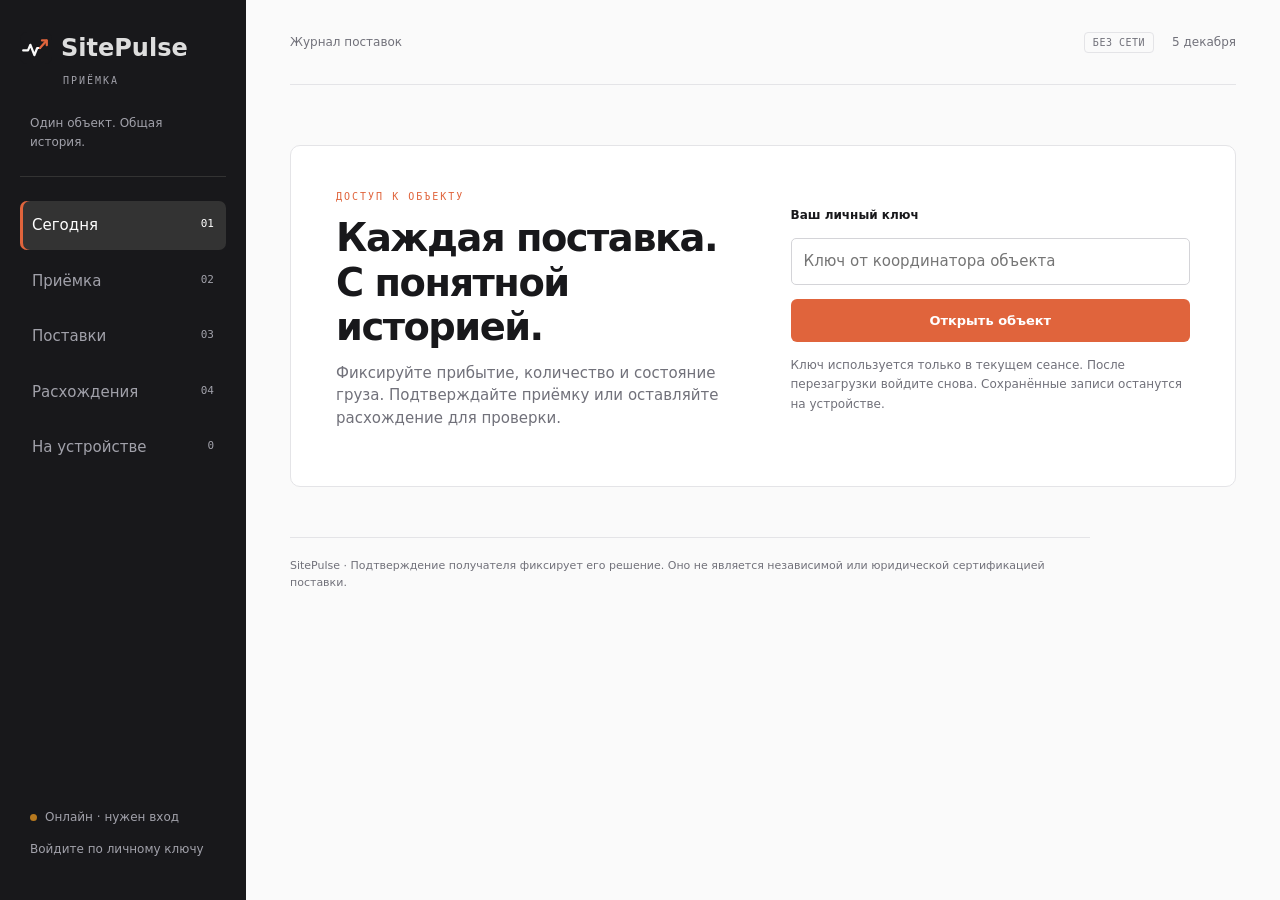
==== static/receiving.html @ 6ec046bc "feat: add scoped offline delivery receiving and gated extensions" ====
<!doctype html>
<html lang="ru">
<head>
  <meta charset="utf-8">
  <meta name="viewport" content="width=device-width, initial-scale=1">
  <meta name="theme-color" content="#18181b">
  <title>SitePulse · Приёмка поставок</title>
  <link rel="icon" href="/static/design/mark.svg" type="image/svg+xml">
  <link rel="stylesheet" href="/static/design/tokens.css">
  <link rel="stylesheet" href="/static/receiving.css">
  <script src="/static/receiving.js" defer></script>
</head>
<body>
  <aside class="rail">
    <a class="brand" href="/receive"><img src="/static/design/mark.svg" alt="" width="32" height="32">SitePulse<span>ПРИЁМКА</span></a>
    <div class="site-label" id="site-name">Один объект. Общая история.</div>
    <nav aria-label="Основная навигация">
      <button class="nav active" data-view="today">Сегодня <span>01</span></button>
      <button class="nav" data-view="capture">Приёмка <span>02</span></button>
      <button class="nav" data-view="receipts">Поставки <span>03</span></button>
      <button class="nav" data-view="exceptions">Расхождения <span>04</span></button>
      <button class="nav" data-view="queue">На устройстве <span id="queue-count">0</span></button>
      <button class="nav" data-view="documents" id="documents-nav" hidden>Документы <span>05</span></button>
      <button class="nav" data-view="slots" id="slots-nav" hidden>Окна и ресурсы <span>06</span></button>
    </nav>
    <div class="rail-footer"><span class="live-dot" id="connection-dot"></span><span id="connection">Проверяем соединение</span><p id="actor-label">Войдите по личному ключу</p><button id="sign-out" class="text-button" hidden>Выйти</button></div>
  </aside>
  <main>
    <header class="topbar"><span>Журнал поставок</span><div><span class="badge" id="mode-badge">Загрузка</span><span id="today-date"></span></div></header>
    <div id="message" role="status" aria-live="polite" hidden></div>
    <section id="login-panel" class="card login">
      <div><p class="eyebrow">ДОСТУП К ОБЪЕКТУ</p><h1>Каждая поставка.<br>С понятной историей.</h1><p class="muted">Фиксируйте прибытие, количество и состояние груза. Подтверждайте приёмку или оставляйте расхождение для проверки.</p></div>
      <form id="login-form"><label for="credential">Ваш личный ключ</label><input id="credential" type="password" autocomplete="off" required placeholder="Ключ от координатора объекта"><button class="primary" type="submit">Открыть объект</button><p class="hint">Ключ используется только в текущем сеансе. После перезагрузки войдите снова. Сохранённые записи останутся на устройстве.</p></form>
    </section>
    <section id="view-today" class="view" hidden>
      <div class="page-heading"><div><p class="eyebrow">ОБЪЕКТ / ПРИЁМКА</p><h1>Поставки под контролем.</h1><p class="muted">Что ожидается, что принято и где нужна ваша проверка.</p></div><button class="primary" data-go="capture">＋ Зафиксировать прибытие</button></div>
      <div class="stats" id="stats"></div>
      <div class="section-heading"><h2>Ожидаемые поставки</h2><button id="refresh" class="secondary">Обновить</button></div>
      <div id="plan-list" class="card"></div>
      <details class="card" id="notifications-panel" hidden><summary>Уведомления и история поставщиков</summary><div id="notification-list"></div><div id="supplier-history"></div></details>
      <details id="plan-editor" class="card"><summary>Добавить план поставки</summary>
        <form id="plan-form" class="form-grid">
          <label>Номер поставки<input name="reference" required maxlength="80" placeholder="ТТН-1042"></label>
          <label>Поставщик<input name="supplier" required maxlength="160" placeholder="Название поставщика"></label>
          <label>Плановая дата<input name="promised_date" type="date" required></label>
          <label>Источник<select name="provenance"><option value="SIM">SIM · учебная запись</option><option value="REAL">REAL · рабочая поставка</option></select></label>
          <div class="wide"><div id="plan-lines" class="line-editor"></div><button type="button" id="add-plan-line" class="secondary">＋ Материал</button></div>
          <button class="primary" type="submit">Создать план</button>
        </form>
      </details>
    </section>
    <section id="view-capture" class="view" hidden>
      <div class="page-heading"><div><p class="eyebrow">НА ВОРОТАХ</p><h1 id="capture-title">Зафиксировать прибытие</h1><p class="muted">Сначала сохраните факты. Подтверждение приёмки — отдельное действие.</p></div></div>
      <form id="capture-form" class="card form-grid">
        <label class="wide">План поставки<select id="capture-plan"><option value="">Не найден / вне плана</option></select></label>
        <div class="wide scan-row"><label>Номер или код QR<input id="capture-ref" required maxlength="80" placeholder="Номер ТТН или поставки"></label><button type="button" id="scan-qr" class="secondary">Сканировать QR</button><button type="button" id="stop-qr" class="secondary" hidden>Остановить камеру</button></div>
        <video id="qr-video" playsinline muted hidden aria-label="Камера для QR"></video>
        <label>Время прибытия на устройстве<input id="observed-at" type="datetime-local" required></label>
        <label>Как получено время<select id="time-source"><option value="device">Часы устройства</option><option value="manual">Введено со слов / вручную</option><option value="gate">Показание ворот</option></select></label>
        <label>Источник<select id="capture-provenance"><option value="SIM">SIM · учебная запись</option><option value="REAL">REAL · рабочая поставка</option></select></label>
        <label>Состояние<select id="condition"><option value="ok">Без замечаний</option><option value="damaged">Есть повреждение</option><option value="uncertain">Нужна проверка</option></select></label>
        <div class="wide"><h3>Фактически прибыло</h3><div id="capture-lines" class="line-editor"></div><button type="button" id="add-capture-line" class="secondary">＋ Материал</button></div>
        <label class="wide">Фото груза или весовой талон<input id="evidence-files" type="file" accept="image/jpeg,image/png,application/pdf" multiple><span class="hint">JPEG, PNG или PDF · до 5 МБ каждый · до 6 файлов. При отсутствии камеры выберите готовый файл. Без файла запись сохранится с отметкой о неполноте.</span></label>
        <div class="wide location-row"><button type="button" id="get-location" class="secondary">Добавить геопозицию</button><span id="location-status" class="muted">Не получена — запись всё равно можно сохранить</span></div>
        <label class="wide">Номера документов<input id="document-refs" maxlength="1000" placeholder="ТТН, СНТ, ЭСФ — через запятую"></label>
        <label class="wide">Примечание<textarea id="capture-note" rows="3" maxlength="2000" placeholder="Недостача, повреждение или другие наблюдения"></textarea></label>
        <label class="wide" id="correction-reason-label" hidden>Причина исправления<input id="correction-reason" maxlength="1000"></label>
        <div class="wide form-actions"><button class="primary" type="submit">Сохранить на устройстве</button><span class="hint">Затем отправьте запись и подтвердите приёмку. Интернет для локального сохранения не нужен.</span></div>
      </form>
    </section>
    <section id="view-receipts" class="view" hidden><div class="page-heading"><div><p class="eyebrow">ИСТОРИЯ</p><h1>Поставки</h1><p class="muted">Подтверждения, документы и изменения в одной записи.</p></div></div><div id="receipt-list" class="card"></div><button id="load-more" class="secondary" hidden>Показать ещё</button></section>
    <section id="view-exceptions" class="view" hidden><div class="page-heading"><div><p class="eyebrow">ТРЕБУЕТ ВНИМАНИЯ</p><h1>Расхождения</h1><p class="muted">Неполные и спорные записи. Причина и ответственность требуют проверки.</p></div></div><div id="exception-list" class="card"></div></section>
    <section id="view-queue" class="view" hidden><div class="page-heading"><div><p class="eyebrow">ЛОКАЛЬНЫЕ ЗАПИСИ</p><h1>На этом устройстве</h1><p class="muted">Не закрывайте доступ к устройству, пока записи не отправлены. Хранилище браузера не заменяет резервную копию.</p></div><button id="sync-all" class="primary">Отправить записи</button></div><div id="queue-list" class="card"></div><div class="form-actions"><button id="export-drafts" class="secondary">Скачать резервную копию черновиков</button><label class="secondary import-label">Восстановить черновики<input id="import-drafts" type="file" accept="application/json" hidden></label></div></section>
    <section id="view-detail" class="view" hidden><button class="text-button" data-go="receipts">← Все поставки</button><div id="receipt-detail"></div></section>
    <section id="view-slots" class="view" hidden>
      <div class="page-heading"><div><p class="eyebrow">ПЛАНИРОВАНИЕ НА ОБЪЕКТЕ</p><h1>Окна и ресурсы</h1><p class="muted">Заявка становится бронью после решения координатора. Пересекающиеся брони одного ресурса отклоняются.</p></div></div>
      <div id="slot-list" class="card"></div>
      <details class="card" id="slot-editor"><summary>Запросить окно</summary><form id="slot-form" class="form-grid"><label>Физический ресурс<select name="resource_id" id="slot-resource" required></select></label><label>Поставка<select name="plan_id" id="slot-plan"><option value="">Без привязки</option></select></label><label>Начало на устройстве<input name="start_at" type="datetime-local" required></label><label>Конец на устройстве<input name="end_at" type="datetime-local" required></label><button class="primary">Отправить заявку</button></form></details>
      <details class="card" id="resource-editor"><summary>Зарегистрировать физический ресурс</summary><form id="resource-form" class="form-grid"><label>Название / инвентарный номер<input name="name" required maxlength="100" placeholder="Кран К-01"></label><label>Тип<select name="kind"><option value="crane">Кран</option><option value="gate">Ворота</option><option value="bay">Зона разгрузки</option></select></label><button class="primary">Добавить ресурс</button></form></details>
    </section>
    <section id="view-documents" class="view" hidden><div class="page-heading"><div><p class="eyebrow">СВЕРКА ПО СОГЛАСОВАННОМУ ПИЛОТУ</p><h1>Документы</h1><p class="muted">Сопоставление с принятым количеством. Подтверждение в учётной системе остаётся отдельным действием.</p></div></div><div id="document-list" class="card"></div><details class="card"><summary>Добавить документ для сверки</summary><form id="document-form" class="form-grid"><label>Поставка<select name="plan_id" id="document-plan" required></select></label><label>Тип<select name="kind"><option>TTN</option><option>SNT</option><option>ESF</option><option value="invoice">Счёт</option><option value="other">Другой</option></select></label><label>Номер<input name="number" required maxlength="120"></label><label>Отправитель<input name="issuer" required maxlength="160"></label><label>Дата документа<input name="issued_on" type="date" required></label><div class="wide"><div id="document-lines" class="line-editor"></div><button id="add-document-line" class="secondary" type="button">＋ Строка</button></div><button class="primary" type="submit">Сохранить документ</button></form></details></section>
    <footer class="page-footer">SitePulse · Подтверждение получателя фиксирует его решение. Оно не является независимой или юридической сертификацией поставки.</footer>
  </main>
</body>
</html>
---- static/design/tokens.css ----
/* SitePulse design tokens — the single source for colour, type, radius and the
   claim-badge vocabulary. Both UIs load this file: the HTML console links it
   (light theme); the Streamlit dashboard inlines it with the dark block
   promoted to :root (see dashboard/app.py::_design_tokens). Rules: DESIGN.md. */

/* Use installed fonts/system fallbacks: receiving must work offline without external calls. */

:root {
  /* Neutrals — one Zinc ramp, no warm/cool mixing */
  --sp-bg: #FAFAFA;
  --sp-surface: #FFFFFF;
  --sp-surface-2: #F4F4F5;
  --sp-border: #E4E4E7;
  --sp-border-strong: #D4D4D8;
  --sp-text: #18181B;
  --sp-text-2: #52525B;
  --sp-text-3: #71717A;
  --sp-chrome: #18181B;          /* sidebar / navigation rail */
  --sp-chrome-text: #D4D4D8;
  --sp-chrome-muted: #A1A1AA;

  /* The one accent: Signal Orange (construction safety orange, 73% saturation) */
  --sp-accent: #E0643C;
  --sp-accent-soft: rgba(224, 100, 60, 0.12);
  --sp-on-accent: #FFFFFF;

  /* Status — risk bands and claim badges only, never decoration */
  --sp-ok: #2F855A;
  --sp-warn: #B7791F;
  --sp-risk: #C53030;
  --sp-info: #2B6CB0;

  /* Type */
  --sp-font-sans: 'Geist', ui-sans-serif, system-ui, -apple-system, 'Segoe UI', sans-serif;
  --sp-font-mono: 'Geist Mono', ui-monospace, 'SFMono-Regular', Menlo, monospace;

  /* Shape & elevation — shadows tinted to the Zinc ramp, never pure black */
  --sp-radius: 10px;
  --sp-radius-sm: 6px;
  --sp-shadow: 0 8px 24px rgba(9, 9, 11, 0.06);
  --sp-shadow-lg: 0 20px 40px rgba(9, 9, 11, 0.18);

  /* Motion — CSS stand-in for a spring (stiffness 100, damping 20): quick start,
     soft settle, no overshoot. Animate transform/opacity only. */
  --sp-ease: cubic-bezier(0.22, 1, 0.36, 1);
  --sp-dur: 160ms;
  --sp-dur-reveal: 420ms;
  --sp-stagger: 60ms;
}

:root[data-theme="dark"] {
  --sp-bg: #09090B;
  --sp-surface: #18181B;
  --sp-surface-2: #27272A;
  --sp-border: #27272A;
  --sp-border-strong: #3F3F46;
  --sp-text: #FAFAFA;
  --sp-text-2: #A1A1AA;
  --sp-text-3: #71717A;
  --sp-chrome: #111113;
  --sp-chrome-text: #D4D4D8;
  --sp-chrome-muted: #A1A1AA;

  --sp-accent: #E0643C;
  --sp-accent-soft: rgba(224, 100, 60, 0.16);
  --sp-on-accent: #FFFFFF;

  --sp-ok: #4FB387;
  --sp-warn: #D69E2E;
  --sp-risk: #E26D6D;
  --sp-info: #63A4E0;

  --sp-shadow: 0 8px 24px rgba(9, 9, 11, 0.40);
  --sp-shadow-lg: 0 20px 40px rgba(9, 9, 11, 0.60);
}

/* ─── Claim badges: every number on screen says what backs it ─── */
.sp-badge,
.badge-guarantee,
.badge-estimate {
  display: inline-block !important;
  padding: 2px 7px !important;
  border-radius: 4px !important;
  border: 1px solid currentColor !important;
  font-family: var(--sp-font-mono) !important;
  font-size: 0.65rem !important;
  font-weight: 600 !important;
  letter-spacing: 0.06em !important;
  text-transform: uppercase !important;
  white-space: nowrap;
}
/* Correctness invariant — a tested property of the code */
.sp-badge--invariant, .badge-guarantee {
  color: var(--sp-info) !important;
  background: color-mix(in srgb, var(--sp-info) 12%, transparent) !important;
}
/* Estimate — statistical or assumption-based; not measured on a real site */
.sp-badge--estimate, .badge-estimate {
  color: var(--sp-warn) !important;
  background: color-mix(in srgb, var(--sp-warn) 12%, transparent) !important;
}
/* Synthetic data — a count or result on the demo dataset */
.sp-badge--synthetic {
  color: var(--sp-text-3) !important;
  background: transparent !important;
  border-style: dashed !important;
}
/* Sanity check — a guard-rail number that keeps estimates honest */
.sp-badge--check {
  color: var(--sp-ok) !important;
  background: color-mix(in srgb, var(--sp-ok) 12%, transparent) !important;
}
/* Operating input — a value the user typed in */
.sp-badge--input {
  color: var(--sp-text-2) !important;
  background: var(--sp-surface-2) !important;
}

/* ─── Motion ─── */
@keyframes sp-rise {
  from { opacity: 0; transform: translateY(6px); }
  to   { opacity: 1; transform: none; }
}
@keyframes sp-shimmer {
  from { background-position: 200% 0; }
  to   { background-position: -200% 0; }
}

/* Cascade reveal: children of a row enter one after another when a view mounts. */
.sp-cascade > * { animation: sp-rise var(--sp-dur-reveal) var(--sp-ease) both; }
.sp-cascade > :nth-child(2) { animation-delay: calc(var(--sp-stagger) * 1); }
.sp-cascade > :nth-child(3) { animation-delay: calc(var(--sp-stagger) * 2); }
.sp-cascade > :nth-child(4) { animation-delay: calc(var(--sp-stagger) * 3); }
.sp-cascade > :nth-child(5) { animation-delay: calc(var(--sp-stagger) * 4); }
.sp-cascade > :nth-child(n+6) { animation-delay: calc(var(--sp-stagger) * 5); }

/* Skeleton: a value that is still loading keeps its footprint and shimmers. */
.sp-skeleton {
  display: inline-block;
  min-width: 7ch;
  color: transparent !important;
  border-radius: 4px;
  background: linear-gradient(90deg, var(--sp-surface-2) 25%, var(--sp-border) 50%, var(--sp-surface-2) 75%);
  background-size: 200% 100%;
  animation: sp-shimmer 1.4s ease-in-out infinite;
}

/* Tactile press on every button. */
button:active, .btn-accent:active, .btn-outline:active, .stButton > button:active {
  transform: translateY(1px);
}

@media (prefers-reduced-motion: reduce) {
  *, *::before, *::after {
    animation-duration: 0.01ms !important;
    animation-iteration-count: 1 !important;
    animation-delay: 0ms !important;
    transition-duration: 0.01ms !important;
    scroll-behavior: auto !important;
  }
}
---- static/receiving.css ----
*{box-sizing:border-box}body{margin:0;background:var(--sp-bg);color:var(--sp-text);font:15px/1.5 var(--sp-font-sans)}button,input,select,textarea{font:inherit}button,a,input,select,textarea,summary{outline-offset:4px}button{cursor:pointer}button:disabled{opacity:.55;cursor:wait}button{border:0}a{color:inherit}h1,h2,h3,p{margin-top:0}h1{font-size:clamp(28px,3vw,42px);font-weight:600;line-height:1.16;letter-spacing:-1.5px;margin-bottom:12px}h2{font-size:20px;font-weight:600;margin:0}h3{font-size:16px}p{margin-bottom:12px}[hidden]{display:none!important}.rail{position:fixed;inset:0 auto 0 0;width:246px;background:var(--sp-chrome);color:#ddd;padding:30px 20px;display:flex;flex-direction:column}.brand{font-size:24px;font-weight:650;text-decoration:none;display:flex;align-items:center;gap:9px;flex-wrap:wrap}.brand span{font:10px var(--sp-font-mono);letter-spacing:2px;width:100%;margin:0 0 0 43px;color:#a1a1aa}.site-label{font-size:12px;color:#a1a1aa;line-height:1.6;padding:28px 10px 24px;border-bottom:1px solid #333;margin-bottom:24px}.rail nav{display:grid;gap:7px}.nav{display:flex;justify-content:space-between;padding:13px 12px;text-align:left;background:transparent;color:#a1a1aa;border-radius:7px}.nav span{font:11px var(--sp-font-mono);padding-top:3px}.nav.active{background:#333;color:white;box-shadow:inset 3px 0 var(--sp-accent)}.nav:hover{background:#292929}.rail-footer{margin-top:auto;font-size:12px;padding:24px 10px 0;color:#a1a1aa}.rail-footer p{margin-top:14px}.live-dot{display:inline-block;background:var(--sp-ok);height:7px;width:7px;border-radius:50%;margin-right:8px}.offline{background:var(--sp-warn)}main{margin-left:246px;padding:0 44px;max-width:1680px}.topbar{display:flex;justify-content:space-between;align-items:center;height:85px;border-bottom:1px solid var(--sp-border);color:var(--sp-text-3);font-size:12px;margin-bottom:34px}.topbar>div{display:flex;gap:18px;align-items:center}.badge{border:1px solid var(--sp-border);padding:4px 8px;border-radius:4px;font:10px var(--sp-font-mono);display:inline-block;letter-spacing:.5px}.badge.ok{color:var(--sp-ok);background:#f0faf4}.badge.warn{color:#8a5a09;background:#fff9eb}.badge.risk{color:var(--sp-risk);background:#fff4f4}.badge.sim{color:var(--sp-info);background:#f0f6ff}.eyebrow{font:10px var(--sp-font-mono);letter-spacing:2px;color:var(--sp-accent);margin-bottom:14px}.muted,.hint{color:var(--sp-text-3)}.hint{font-size:12px;line-height:1.6;font-weight:400}.page-heading{display:flex;align-items:center;justify-content:space-between;gap:25px;margin:40px 0 30px}.page-heading p{max-width:660px}.primary,.secondary{padding:12px 18px;border-radius:6px;white-space:nowrap;font-weight:550;font-size:13px}.primary{background:var(--sp-accent);color:white}.primary:hover{background:#c9532d}.secondary{background:white;border:1px solid var(--sp-border);color:var(--sp-text-2)}.secondary:hover{background:var(--sp-surface-2)}.text-button{background:none;color:inherit;text-align:left;text-decoration:underline;padding:8px 0;font-size:12px}.card{background:white;border:1px solid var(--sp-border);border-radius:10px;margin:18px 0;padding:25px}.login{display:grid;grid-template-columns:1fr 1fr;gap:55px;padding:45px;margin-top:60px}.login form{display:flex;flex-direction:column;gap:14px;justify-content:center}.stats{display:grid;grid-template-columns:repeat(4,1fr);gap:16px;margin:30px 0 38px}.stat{padding:24px;background:white;border:1px solid var(--sp-border);border-radius:8px}.stat strong{display:block;font-size:34px;font-weight:550;letter-spacing:-1px;margin-top:12px}.stat span{font-size:12px;color:var(--sp-text-3)}.stat small{display:block;font-size:11px;color:var(--sp-text-3);margin-top:6px}.section-heading{display:flex;justify-content:space-between;align-items:center}.form-grid{display:grid;grid-template-columns:1fr 1fr;gap:22px;max-width:1000px}label{display:flex;flex-direction:column;gap:7px;font-size:12px;font-weight:550}input,select,textarea{width:100%;background:white;color:var(--sp-text);border:1px solid var(--sp-border-strong);border-radius:5px;padding:11px 12px;min-height:44px}input:focus,select:focus,textarea:focus{outline:2px solid var(--sp-accent)}textarea{resize:vertical}input[type=file]{padding:10px;background:#fafafa}.wide{grid-column:1/-1}.form-actions{display:flex;align-items:center;gap:18px;flex-wrap:wrap}.form-actions .hint{max-width:500px}.line-row{display:grid;grid-template-columns:65px 1fr 130px 90px 40px;gap:10px;margin-bottom:12px;align-items:end}.line-row label{font-size:11px}.remove-line{height:44px;border-radius:5px;background:#f4f4f5;color:#555}.scan-row{display:flex;align-items:end;gap:10px}.scan-row label{flex:1}.location-row{display:flex;align-items:center;gap:16px;font-size:12px}.table-wrap{overflow:auto}table{border-collapse:collapse;width:100%;text-align:left;font-size:13px}th{color:var(--sp-text-3);font-weight:500;font-size:11px;padding:12px 14px;border-bottom:1px solid var(--sp-border);white-space:nowrap}td{padding:18px 14px;border-bottom:1px solid #f0f0f1;vertical-align:middle}tr:last-child td{border-bottom:0}td strong{display:block;font-weight:550}td small{display:block;color:var(--sp-text-3);font-size:11px;margin-top:4px}.row-button{color:var(--sp-accent);background:none;padding:8px;font-size:12px}.empty{padding:35px 18px;text-align:center;color:var(--sp-text-3)}.empty strong{display:block;color:var(--sp-text-2);margin-bottom:7px;font-weight:500}summary{cursor:pointer;font-weight:550;padding:4px 0}details[open] summary{margin-bottom:24px}#message{position:sticky;top:12px;z-index:10;padding:15px 20px;background:#edf6f0;border:1px solid #bee0ca;border-radius:7px;box-shadow:var(--sp-shadow);font-size:13px}#message.error{background:#fff2ef;border-color:#ecc0b4}#qr-video{width:100%;max-height:300px;grid-column:1/-1;background:#18181b;border-radius:6px}.queue-row{display:grid;grid-template-columns:1fr auto;gap:14px;padding:18px 0;border-bottom:1px solid var(--sp-border)}.queue-row:last-child{border:0}.queue-row p{font-size:12px;margin:8px 0}.queue-actions{display:flex;align-items:center;gap:12px}.detail-grid{display:grid;grid-template-columns:1.7fr 1fr;gap:24px}.timeline{padding-left:18px;border-left:2px solid var(--sp-border)}.timeline p{font-size:12px;color:var(--sp-text-2)}.timeline strong{color:var(--sp-text);display:block}.file-row{display:flex;align-items:center;justify-content:space-between;gap:10px;font-size:12px;padding:10px 0}.notice{background:var(--sp-surface-2);padding:14px;border-radius:6px;font-size:12px;color:var(--sp-text-2)}.decision-form{display:grid;gap:14px}.decision-line{display:grid;grid-template-columns:1fr 110px;align-items:center;gap:20px;font-size:12px}.page-footer{margin:50px 0 24px;padding-top:20px;border-top:1px solid var(--sp-border);font-size:11px;color:var(--sp-text-3);max-width:800px}.import-label{cursor:pointer}.detail-actions{display:flex;gap:10px;flex-wrap:wrap}.revision-card{border-top:1px solid var(--sp-border);padding:18px 0}.grant-form{display:grid;gap:12px}.grant-secret{word-break:break-all;font:12px var(--sp-font-mono);background:#fff8eb;padding:15px}.danger{color:var(--sp-risk)}
@media(max-width:1100px){main{padding:0 25px}.rail{width:210px}main{margin-left:210px}.stats{gap:10px}.stat{padding:18px}.detail-grid{grid-template-columns:1fr}.page-heading{align-items:flex-start}.login{gap:25px;padding:28px}.line-row{grid-template-columns:55px 1fr 100px 75px 35px}}
@media(max-width:760px){.rail{position:static;width:100%;padding:18px}.brand{font-size:21px}.brand span{width:auto;margin:0 0 0 12px}.site-label{padding:14px 0 0;margin:0;border:0}.rail nav{display:flex;overflow-x:auto;gap:5px;margin-top:18px}.nav{min-width:max-content;gap:16px;padding:10px}.nav span{display:none}.rail-footer{padding:12px 0 0;display:flex;align-items:center;gap:6px}.rail-footer p{margin:0 0 0 auto}.rail-footer .text-button{margin-left:10px}main{margin-left:0;padding:0 18px}.topbar{height:64px;margin-bottom:20px}.topbar>div{gap:8px}#today-date{display:none}.page-heading{display:block;margin:28px 0 20px}.page-heading>.primary{margin-top:8px}.stats{grid-template-columns:1fr 1fr;margin:24px 0}.stat strong{font-size:28px}.login{grid-template-columns:1fr;margin-top:24px;padding:25px;gap:20px}.card{padding:18px}.form-grid{grid-template-columns:1fr;gap:18px}.wide{grid-column:auto}.line-row{grid-template-columns:45px 1fr 70px 60px 30px;gap:5px}.line-row input{padding:8px 5px;font-size:13px}.scan-row{flex-wrap:wrap}.scan-row label{min-width:100%}.location-row{flex-wrap:wrap}td,th{padding:12px 8px}table{min-width:510px}.queue-row{grid-template-columns:1fr}.queue-actions{justify-content:flex-start}.page-footer{margin-top:32px}.form-actions .primary{width:100%}}
@media print{.rail,.topbar,.page-footer,#message,button,.decision-form,.grant-form{display:none!important}main{margin:0;padding:0}.view:not(#view-detail){display:none!important}#view-detail{display:block!important}.card{break-inside:avoid;border:1px solid #ddd;box-shadow:none}.detail-grid{display:block}body{background:white;font-size:11px}h1{font-size:24px}.badge{color:#222!important}}

/* Grid children must shrink so wide evidence tables scroll inside a phone card. */
.detail-grid>div,.card,.table-wrap{min-width:0}.table-wrap{max-width:100%}.revision-json{white-space:pre-wrap;overflow-wrap:anywhere;font-size:11px}
@media(max-width:760px){#receipt-detail table{min-width:0;table-layout:fixed}#receipt-detail th{white-space:normal}#receipt-detail td{overflow-wrap:anywhere}#receipt-detail th:first-child{width:18%}#receipt-detail th:nth-child(2){width:48%}#receipt-detail th:nth-child(3){width:34%}}
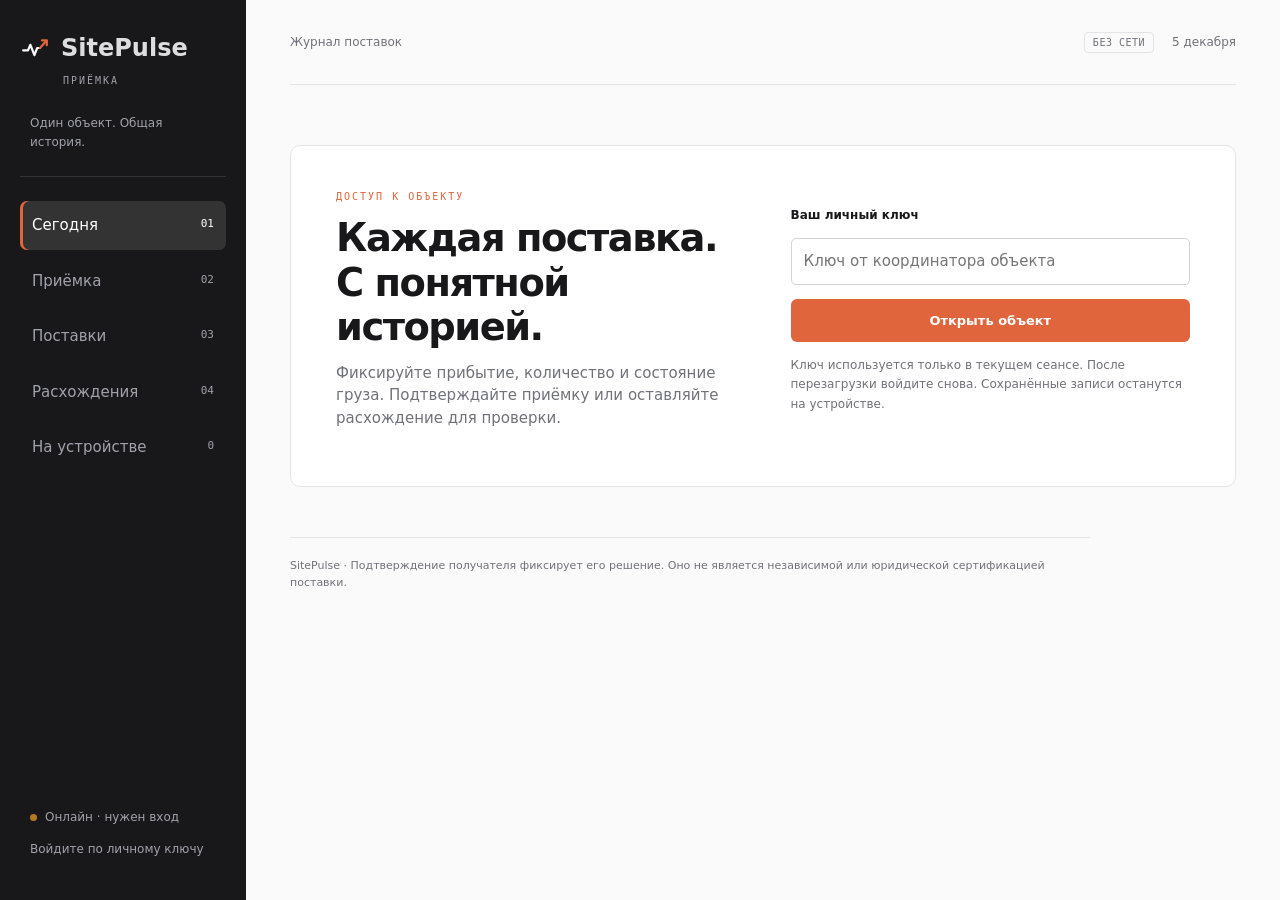
==== commit 88c2d2e3: "feat: complete plan review and cross-browser offline recovery" ====
--- a/static/receiving.html
+++ b/static/receiving.html
@@ -20,6 +20,7 @@
       <button class="nav" data-view="receipts">Поставки <span>03</span></button>
       <button class="nav" data-view="exceptions">Расхождения <span>04</span></button>
       <button class="nav" data-view="queue">На устройстве <span id="queue-count">0</span></button>
+      <button class="nav" data-view="coverage" id="coverage-nav" hidden>Отчёт пилота <span>↗</span></button>
       <button class="nav" data-view="documents" id="documents-nav" hidden>Документы <span>05</span></button>
       <button class="nav" data-view="slots" id="slots-nav" hidden>Окна и ресурсы <span>06</span></button>
     </nav>
@@ -37,6 +38,7 @@
       <div class="stats" id="stats"></div>
       <div class="section-heading"><h2>Ожидаемые поставки</h2><button id="refresh" class="secondary">Обновить</button></div>
       <div id="plan-list" class="card"></div>
+      <details class="card"><summary>Завершённые и отменённые планы</summary><div id="closed-plan-list"></div></details>
       <details class="card" id="notifications-panel" hidden><summary>Уведомления и история поставщиков</summary><div id="notification-list"></div><div id="supplier-history"></div></details>
       <details id="plan-editor" class="card"><summary>Добавить план поставки</summary>
         <form id="plan-form" class="form-grid">
@@ -71,6 +73,16 @@
     <section id="view-receipts" class="view" hidden><div class="page-heading"><div><p class="eyebrow">ИСТОРИЯ</p><h1>Поставки</h1><p class="muted">Подтверждения, документы и изменения в одной записи.</p></div></div><div id="receipt-list" class="card"></div><button id="load-more" class="secondary" hidden>Показать ещё</button></section>
     <section id="view-exceptions" class="view" hidden><div class="page-heading"><div><p class="eyebrow">ТРЕБУЕТ ВНИМАНИЯ</p><h1>Расхождения</h1><p class="muted">Неполные и спорные записи. Причина и ответственность требуют проверки.</p></div></div><div id="exception-list" class="card"></div></section>
     <section id="view-queue" class="view" hidden><div class="page-heading"><div><p class="eyebrow">ЛОКАЛЬНЫЕ ЗАПИСИ</p><h1>На этом устройстве</h1><p class="muted">Не закрывайте доступ к устройству, пока записи не отправлены. Хранилище браузера не заменяет резервную копию.</p></div><button id="sync-all" class="primary">Отправить записи</button></div><div id="queue-list" class="card"></div><div class="form-actions"><button id="export-drafts" class="secondary">Скачать резервную копию черновиков</button><label class="secondary import-label">Восстановить черновики<input id="import-drafts" type="file" accept="application/json" hidden></label></div></section>
+    <section id="view-plan" class="view" hidden><button class="text-button" data-go="today">← Планы поставок</button><div id="plan-detail"></div></section>
+    <section id="view-coverage" class="view" hidden>
+      <div class="page-heading"><div><p class="eyebrow">НАБЛЮДЕНИЯ ПИЛОТА</p><h1>Полнота записей</h1><p class="muted">Сравните приёмки с независимым журналом всех прибытий, включая не внесённые в приложение.</p></div></div>
+      <form id="coverage-form" class="card form-grid">
+        <label>Начало — время устройства<input type="datetime-local" name="start" required></label><label>Конец, не включая — время устройства<input type="datetime-local" name="end" required></label>
+        <label>Прибытий по независимому журналу<input type="number" name="eligible_arrivals" min="1" step="1" required></label>
+        <label>Ссылка или номер независимого журнала<input name="register_reference" minlength="3" maxlength="200" required></label>
+        <p class="hint wide">Период до 93 дней. Проверьте повторный ввод одного физического прибытия. Учебные записи SIM не учитываются.</p><button class="primary" type="submit">Рассчитать по журналу</button>
+      </form><div id="coverage-result" aria-live="polite"></div>
+    </section>
     <section id="view-detail" class="view" hidden><button class="text-button" data-go="receipts">← Все поставки</button><div id="receipt-detail"></div></section>
     <section id="view-slots" class="view" hidden>
       <div class="page-heading"><div><p class="eyebrow">ПЛАНИРОВАНИЕ НА ОБЪЕКТЕ</p><h1>Окна и ресурсы</h1><p class="muted">Заявка становится бронью после решения координатора. Пересекающиеся брони одного ресурса отклоняются.</p></div></div>
--- a/static/receiving.css
+++ b/static/receiving.css
@@ -6,3 +6,5 @@
 /* Grid children must shrink so wide evidence tables scroll inside a phone card. */
 .detail-grid>div,.card,.table-wrap{min-width:0}.table-wrap{max-width:100%}.revision-json{white-space:pre-wrap;overflow-wrap:anywhere;font-size:11px}
 @media(max-width:760px){#receipt-detail table{min-width:0;table-layout:fixed}#receipt-detail th{white-space:normal}#receipt-detail td{overflow-wrap:anywhere}#receipt-detail th:first-child{width:18%}#receipt-detail th:nth-child(2){width:48%}#receipt-detail th:nth-child(3){width:34%}}
+
+.quantity-grid{display:grid;grid-template-columns:repeat(4,minmax(0,1fr));gap:16px}.quantity-grid dt{font-size:12px;color:var(--sp-text-3)}.quantity-grid dd{font-size:24px;margin:6px 0;overflow-wrap:anywhere}.queue-actions{flex-wrap:wrap}@media(max-width:760px){.quantity-grid{grid-template-columns:1fr 1fr}}
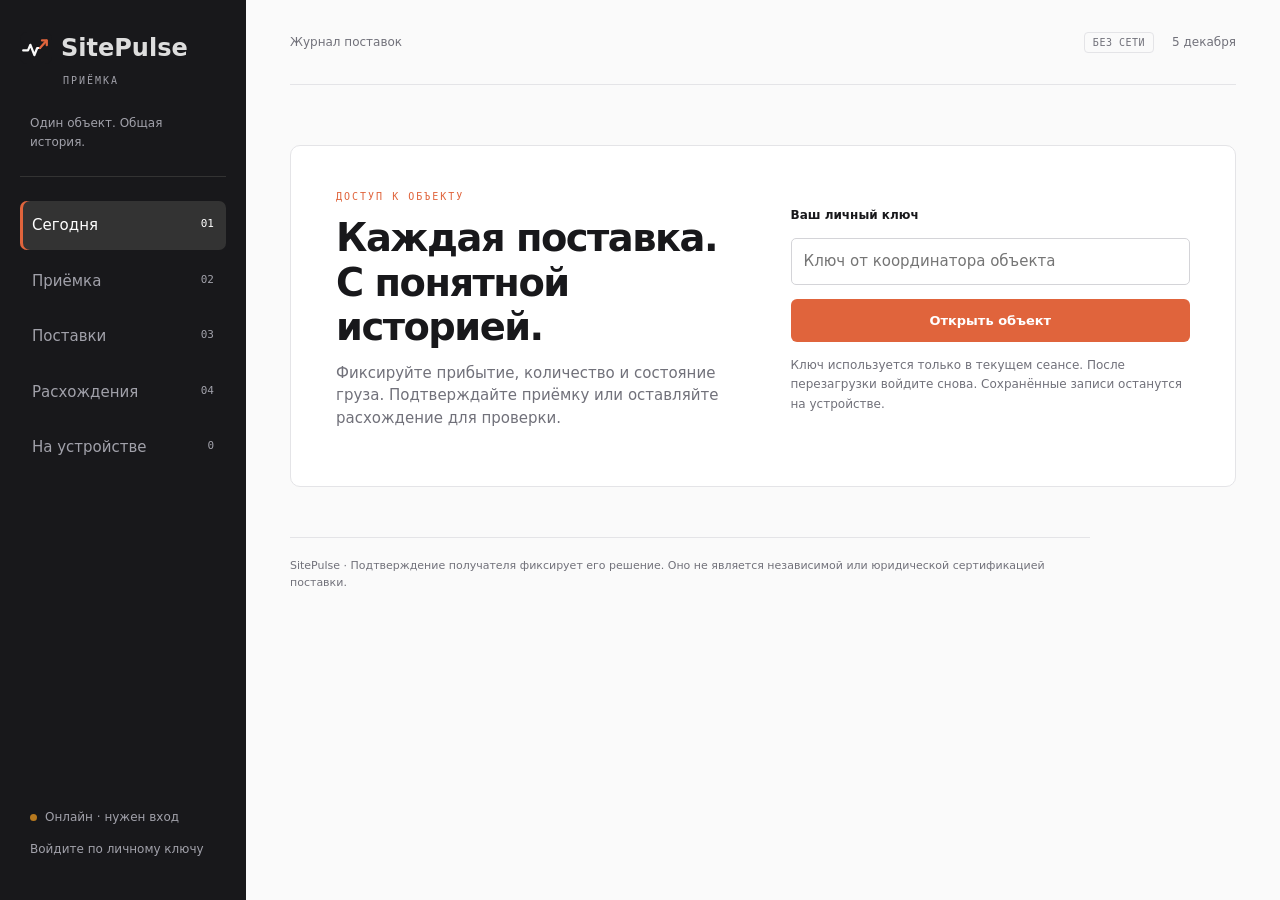
==== commit ca51c6f6: "feat: prepare persistent receiving deployment for Vercel" ====
--- a/static/receiving.html
+++ b/static/receiving.html
@@ -62,7 +62,7 @@
         <label>Источник<select id="capture-provenance"><option value="SIM">SIM · учебная запись</option><option value="REAL">REAL · рабочая поставка</option></select></label>
         <label>Состояние<select id="condition"><option value="ok">Без замечаний</option><option value="damaged">Есть повреждение</option><option value="uncertain">Нужна проверка</option></select></label>
         <div class="wide"><h3>Фактически прибыло</h3><div id="capture-lines" class="line-editor"></div><button type="button" id="add-capture-line" class="secondary">＋ Материал</button></div>
-        <label class="wide">Фото груза или весовой талон<input id="evidence-files" type="file" accept="image/jpeg,image/png,application/pdf" multiple><span class="hint">JPEG, PNG или PDF · до 5 МБ каждый · до 6 файлов. При отсутствии камеры выберите готовый файл. Без файла запись сохранится с отметкой о неполноте.</span></label>
+        <label class="wide">Фото груза или весовой талон<input id="evidence-files" type="file" accept="image/jpeg,image/png,application/pdf" multiple><span class="hint" id="evidence-limit-hint">JPEG, PNG или PDF · до 5 МиБ каждый · до 6 файлов. При отсутствии камеры выберите готовый файл. Без файла запись сохранится с отметкой о неполноте.</span></label>
         <div class="wide location-row"><button type="button" id="get-location" class="secondary">Добавить геопозицию</button><span id="location-status" class="muted">Не получена — запись всё равно можно сохранить</span></div>
         <label class="wide">Номера документов<input id="document-refs" maxlength="1000" placeholder="ТТН, СНТ, ЭСФ — через запятую"></label>
         <label class="wide">Примечание<textarea id="capture-note" rows="3" maxlength="2000" placeholder="Недостача, повреждение или другие наблюдения"></textarea></label>
